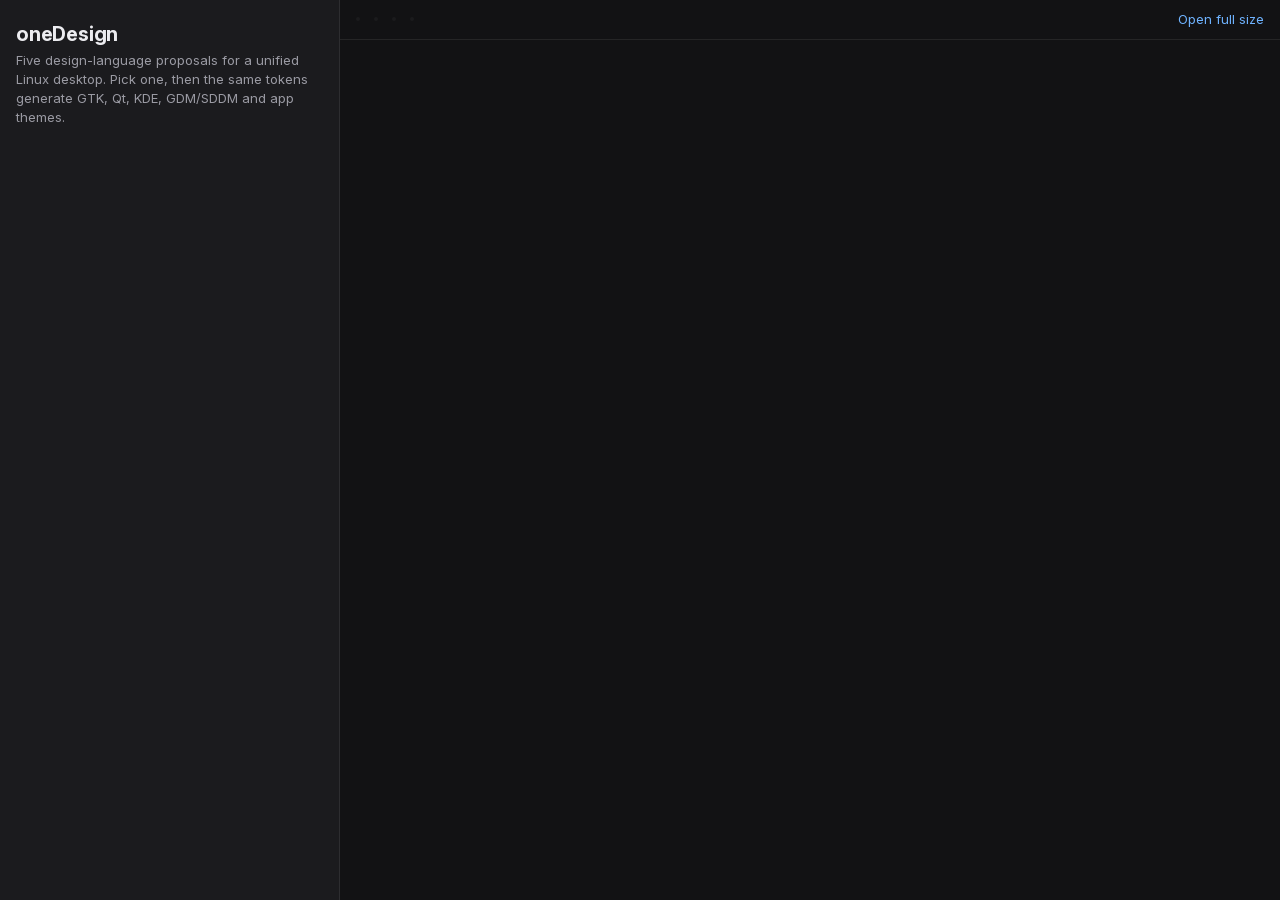
==== prototypes/index.html @ 85e91dc7 "Add prototype renderer and gallery" ====
<!doctype html>
<html lang="en">
<head>
<meta charset="utf-8">
<title>oneDesign proposals</title>
<style>
@font-face { font-family: InterV; src: url(assets/fonts/InterVariable.woff2) format("woff2"); font-weight: 100 900; }
:root { color-scheme: dark; --bg: #121214; --panel: #1b1b1e; --line: #ffffff14; --text: #ececf0; --dim: #9a9aa3; --acc: #6fb3ff; }
* { box-sizing: border-box; }
body { margin: 0; font: 13px/1.45 InterV, system-ui, sans-serif; background: var(--bg); color: var(--text); display: grid; grid-template-columns: 340px 1fr; height: 100vh; overflow: hidden; }
aside { background: var(--panel); border-right: 1px solid var(--line); overflow: auto; padding: 20px 16px; }
h1 { font-size: 20px; margin: 0 0 2px; letter-spacing: -.01em; }
.sub { color: var(--dim); margin-bottom: 18px; }
.lang { border: 1px solid var(--line); border-radius: 12px; padding: 12px 14px; margin-bottom: 10px; cursor: pointer; transition: border-color .15s, background .15s; }
.lang:hover { background: #ffffff06; }
.lang.on { border-color: var(--acc); background: #6fb3ff10; }
.lang h2 { font-size: 15px; margin: 0; display: flex; align-items: center; gap: 8px; }
.lang .rec { font-size: 10px; font-weight: 600; text-transform: uppercase; letter-spacing: .06em; color: #0b1a2a; background: var(--acc); border-radius: 99px; padding: 1px 7px; }
.lang p { margin: 4px 0 8px; color: var(--dim); }
.bars { display: flex; height: 6px; border-radius: 3px; overflow: hidden; gap: 2px; }
.bars i { display: block; }
.legend { display: flex; gap: 2px 8px; margin-top: 6px; color: var(--dim); font-size: 11px; flex-wrap: wrap; }
.legend b { display: inline-block; width: 8px; height: 8px; border-radius: 2px; margin-right: 4px; vertical-align: -1px; }
.lang ul { margin: 8px 0 0; padding-left: 16px; color: var(--text); display: none; }
.lang.on ul { display: block; }
.lang li { margin: 2px 0; }
.facts { display: none; grid-template-columns: auto 1fr; gap: 2px 10px; margin-top: 8px; font-size: 12px; color: var(--dim); }
.lang.on .facts { display: grid; }
.facts span:nth-child(even) { color: var(--text); }
main { display: grid; grid-template-rows: auto 1fr; min-width: 0; }
.bar { display: flex; gap: 14px; align-items: center; padding: 10px 16px; border-bottom: 1px solid var(--line); flex-wrap: wrap; }
.seg { display: inline-flex; background: #ffffff0a; border-radius: 9px; padding: 2px; }
.seg button { all: unset; padding: 5px 11px; border-radius: 7px; cursor: pointer; color: var(--dim); }
.seg button.on { background: #ffffff1c; color: var(--text); }
.sw { display: inline-flex; gap: 5px; align-items: center; }
.sw button { all: unset; width: 18px; height: 18px; border-radius: 50%; cursor: pointer; outline-offset: 2px; }
.sw button.on { outline: 2px solid var(--text); }
.sw .wall { background: conic-gradient(from 0deg, #f79, #fc6, #6d9, #6cf, #a8f, #f79); }
.grow { flex: 1; }
a.open { color: var(--acc); text-decoration: none; }
.stage { position: relative; overflow: auto; padding: 16px; }
.frame { position: relative; transform-origin: 0 0; border-radius: 10px; overflow: hidden; box-shadow: 0 10px 40px #0008; }
.frame iframe { width: 1600px; height: 1000px; border: 0; display: block; background: #000; }
.grid { display: grid; grid-template-columns: repeat(2, 1fr); gap: 16px; }
.cell .cap { margin: 0 0 6px; font-weight: 600; }
.cell .cap small { color: var(--dim); font-weight: 400; margin-left: 6px; }
.cell .box { width: 100%; aspect-ratio: 16 / 10; position: relative; overflow: hidden; border-radius: 10px; box-shadow: 0 6px 24px #0008; }
.cell iframe { width: 1600px; height: 1000px; border: 0; transform-origin: 0 0; position: absolute; left: 0; top: 0; pointer-events: none; }
.cell { cursor: pointer; }
</style>
</head>
<body>
<aside>
  <h1>oneDesign</h1>
  <div class="sub">Five design-language proposals for a unified Linux desktop. Pick one, then the same tokens generate GTK, Qt, KDE, GDM/SDDM and app themes.</div>
  <div id="langs"></div>
</aside>
<main>
  <div class="bar">
    <span class="seg" id="view"></span>
    <span class="seg" id="scene"></span>
    <span class="seg" id="mode"></span>
    <span class="seg" id="wall"></span>
    <span class="sw" id="accent"></span>
    <span class="grow"></span>
    <a class="open" id="open" target="_blank">Open full size</a>
  </div>
  <div class="stage" id="stage"></div>
</main>
<script>
const LIN = { adwaita: "#78aeed", fluent: "#f2a65a", material: "#8bd18b", glass: "#d6a2f0" };
const S = Object.assign({ view: "explore", lang: "one", scene: "desktop", mode: "light", wall: "lagoon", accent: "wallpaper" },
  Object.fromEntries(new URLSearchParams(location.hash.slice(1))));
let T;

const seg = (id, opts) => {
  const el = document.getElementById(id);
  el.innerHTML = opts.map(([v, l]) => `<button data-v="${v}" class="${S[id] === v ? "on" : ""}">${l}</button>`).join("");
  el.onclick = (e) => { const v = e.target.dataset.v; if (v) { S[id] = v; render(); } };
};
const url = (lang) => `view.html?lang=${lang}&scene=${S.scene}&mode=${S.mode}&wall=${S.wall}&accent=${S.accent}`;

function sidebar() {
  document.getElementById("langs").innerHTML = T.languages.map((l) => {
    const lin = Object.entries(l.lineage);
    return `<div class="lang ${S.lang === l.id ? "on" : ""}" data-id="${l.id}">
      <h2>${l.name}${l.recommended ? '<span class="rec">Recommended</span>' : ""}</h2>
      <p>${l.tagline}</p>
      <div class="bars">${lin.map(([k, v]) => `<i style="flex:${v};background:${LIN[k]}"></i>`).join("")}</div>
      <div class="legend">${lin.map(([k, v]) => `<span><b style="background:${LIN[k]}"></b>${k} ${v}%</span>`).join("")}</div>
      <ul>${l.principles.map((p) => `<li>${p}</li>`).join("")}</ul>
      <div class="facts">
        <span>Font</span><span>${l.font.ui}</span>
        <span>Icons</span><span>${l.icons}</span>
        <span>Radii</span><span>${["window", "container", "control", "small"].map((k) => l.shape[k]).join(" / ")} px</span>
        <span>Control</span><span>${l.density.control} px, rows ${l.density.row} px</span>
        <span>Surfaces</span><span>${Object.entries(l.materials).map(([k, v]) => `${k}: ${v}`).join(", ")}</span>
        <span>Shell</span><span>${l.shell.layout}</span>
        <span>Window</span><span>${l.controls.wm} buttons, ${l.controls.toolbar} toolbar</span>
      </div>
    </div>`;
  }).join("");
  document.getElementById("langs").onclick = (e) => {
    const c = e.target.closest(".lang"); if (c) { S.lang = c.dataset.id; S.view = "explore"; render(); }
  };
}

function fit() {
  const st = document.getElementById("stage");
  const f = st.querySelector(".frame");
  if (f) {
    const k = Math.min((st.clientWidth - 32) / 1600, (st.clientHeight - 32) / 1000);
    f.style.transform = `scale(${k})`; f.style.width = "1600px"; f.style.height = "1000px";
    f.parentElement.style.height = 1000 * k + "px";
  }
  st.querySelectorAll(".cell .box").forEach((b) => { b.firstElementChild.style.transform = `scale(${b.clientWidth / 1600})`; });
}

function render() {
  location.hash = new URLSearchParams(S).toString();
  seg("view", [["explore", "Explore"], ["compare", "Compare all"]]);
  seg("scene", [["desktop", "Desktop"], ["settings", "Settings"], ["apps", "Apps"], ["components", "Components"], ["login", "Login"]]);
  seg("mode", [["light", "Light"], ["dark", "Dark"]]);
  seg("wall", Object.keys(T.walls).map((w) => [w, w[0].toUpperCase() + w.slice(1)]));
  const acc = document.getElementById("accent");
  acc.innerHTML = `<button class="wall ${S.accent === "wallpaper" ? "on" : ""}" data-v="wallpaper" title="From wallpaper"></button>` +
    Object.entries(T.accents).map(([k, a]) => `<button data-v="${k}" title="${k}" class="${S.accent === k ? "on" : ""}" style="background:oklch(.62 ${Math.max(a.chroma, .03)} ${a.hue})"></button>`).join("");
  acc.onclick = (e) => { const v = e.target.dataset.v; if (v) { S.accent = v; render(); } };
  sidebar();
  document.getElementById("open").href = url(S.lang);
  const st = document.getElementById("stage");
  st.innerHTML = S.view === "explore"
    ? `<div><div class="frame"><iframe src="${url(S.lang)}"></iframe></div></div>`
    : `<div class="grid">${T.languages.map((l) => `<div class="cell" data-id="${l.id}"><div class="cap">${l.name}<small>${l.tagline}</small></div><div class="box"><iframe loading="lazy" src="${url(l.id)}"></iframe></div></div>`).join("")}</div>`;
  st.onclick = (e) => { const c = e.target.closest(".cell"); if (c) { S.lang = c.dataset.id; S.view = "explore"; render(); } };
  requestAnimationFrame(fit);
}

addEventListener("resize", fit);
Promise.all([fetch("../tokens/languages.json").then((r) => r.json()), fetch("assets/wallpapers/manifest.json").then((r) => r.json())])
  .then(([t, w]) => { T = t; T.walls = Object.fromEntries(w.map((x) => [x.id, x.hue])); render(); });
</script>
</body>
</html>
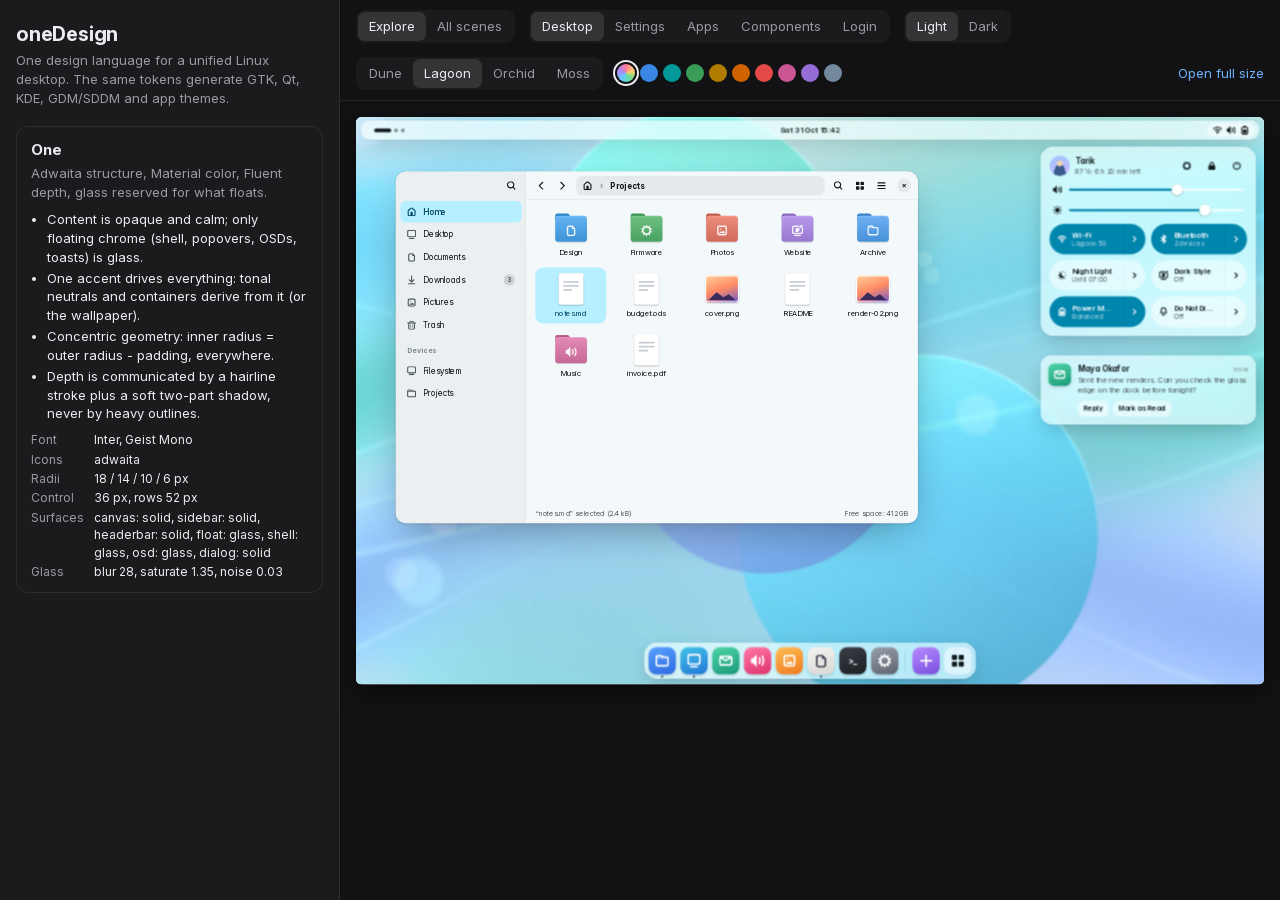
==== commit 1f2c1685: "Drop all languages but One, rework glass" ====
--- a/prototypes/index.html
+++ b/prototypes/index.html
@@ -2,7 +2,7 @@
 <html lang="en">
 <head>
 <meta charset="utf-8">
-<title>oneDesign proposals</title>
+<title>oneDesign</title>
 <style>
 @font-face { font-family: InterV; src: url(assets/fonts/InterVariable.woff2) format("woff2"); font-weight: 100 900; }
 :root { color-scheme: dark; --bg: #121214; --panel: #1b1b1e; --line: #ffffff14; --text: #ececf0; --dim: #9a9aa3; --acc: #6fb3ff; }
@@ -11,21 +11,12 @@
 aside { background: var(--panel); border-right: 1px solid var(--line); overflow: auto; padding: 20px 16px; }
 h1 { font-size: 20px; margin: 0 0 2px; letter-spacing: -.01em; }
 .sub { color: var(--dim); margin-bottom: 18px; }
-.lang { border: 1px solid var(--line); border-radius: 12px; padding: 12px 14px; margin-bottom: 10px; cursor: pointer; transition: border-color .15s, background .15s; }
-.lang:hover { background: #ffffff06; }
-.lang.on { border-color: var(--acc); background: #6fb3ff10; }
-.lang h2 { font-size: 15px; margin: 0; display: flex; align-items: center; gap: 8px; }
-.lang .rec { font-size: 10px; font-weight: 600; text-transform: uppercase; letter-spacing: .06em; color: #0b1a2a; background: var(--acc); border-radius: 99px; padding: 1px 7px; }
-.lang p { margin: 4px 0 8px; color: var(--dim); }
-.bars { display: flex; height: 6px; border-radius: 3px; overflow: hidden; gap: 2px; }
-.bars i { display: block; }
-.legend { display: flex; gap: 2px 8px; margin-top: 6px; color: var(--dim); font-size: 11px; flex-wrap: wrap; }
-.legend b { display: inline-block; width: 8px; height: 8px; border-radius: 2px; margin-right: 4px; vertical-align: -1px; }
-.lang ul { margin: 8px 0 0; padding-left: 16px; color: var(--text); display: none; }
-.lang.on ul { display: block; }
-.lang li { margin: 2px 0; }
-.facts { display: none; grid-template-columns: auto 1fr; gap: 2px 10px; margin-top: 8px; font-size: 12px; color: var(--dim); }
-.lang.on .facts { display: grid; }
+.info { border: 1px solid var(--line); border-radius: 12px; padding: 12px 14px; }
+.info h2 { font-size: 15px; margin: 0; }
+.info p { margin: 4px 0 8px; color: var(--dim); }
+.info ul { margin: 8px 0 0; padding-left: 16px; }
+.info li { margin: 2px 0; }
+.facts { display: grid; grid-template-columns: auto 1fr; gap: 2px 10px; margin-top: 8px; font-size: 12px; color: var(--dim); }
 .facts span:nth-child(even) { color: var(--text); }
 main { display: grid; grid-template-rows: auto 1fr; min-width: 0; }
 .bar { display: flex; gap: 14px; align-items: center; padding: 10px 16px; border-bottom: 1px solid var(--line); flex-wrap: wrap; }
@@ -43,7 +34,6 @@
 .frame iframe { width: 1600px; height: 1000px; border: 0; display: block; background: #000; }
 .grid { display: grid; grid-template-columns: repeat(2, 1fr); gap: 16px; }
 .cell .cap { margin: 0 0 6px; font-weight: 600; }
-.cell .cap small { color: var(--dim); font-weight: 400; margin-left: 6px; }
 .cell .box { width: 100%; aspect-ratio: 16 / 10; position: relative; overflow: hidden; border-radius: 10px; box-shadow: 0 6px 24px #0008; }
 .cell iframe { width: 1600px; height: 1000px; border: 0; transform-origin: 0 0; position: absolute; left: 0; top: 0; pointer-events: none; }
 .cell { cursor: pointer; }
@@ -52,8 +42,8 @@
 <body>
 <aside>
   <h1>oneDesign</h1>
-  <div class="sub">Five design-language proposals for a unified Linux desktop. Pick one, then the same tokens generate GTK, Qt, KDE, GDM/SDDM and app themes.</div>
-  <div id="langs"></div>
+  <div class="sub">One design language for a unified Linux desktop. The same tokens generate GTK, Qt, KDE, GDM/SDDM and app themes.</div>
+  <div class="info" id="info"></div>
 </aside>
 <main>
   <div class="bar">
@@ -68,8 +58,8 @@
   <div class="stage" id="stage"></div>
 </main>
 <script>
-const LIN = { adwaita: "#78aeed", fluent: "#f2a65a", material: "#8bd18b", glass: "#d6a2f0" };
-const S = Object.assign({ view: "explore", lang: "one", scene: "desktop", mode: "light", wall: "lagoon", accent: "wallpaper" },
+const SCENES = [["desktop", "Desktop"], ["settings", "Settings"], ["apps", "Apps"], ["components", "Components"], ["login", "Login"]];
+const S = Object.assign({ view: "explore", scene: "desktop", mode: "light", wall: "lagoon", accent: "wallpaper" },
   Object.fromEntries(new URLSearchParams(location.hash.slice(1))));
 let T;
 
@@ -78,31 +68,21 @@
   el.innerHTML = opts.map(([v, l]) => `<button data-v="${v}" class="${S[id] === v ? "on" : ""}">${l}</button>`).join("");
   el.onclick = (e) => { const v = e.target.dataset.v; if (v) { S[id] = v; render(); } };
 };
-const url = (lang) => `view.html?lang=${lang}&scene=${S.scene}&mode=${S.mode}&wall=${S.wall}&accent=${S.accent}`;
+const url = (scene) => `view.html?scene=${scene}&mode=${S.mode}&wall=${S.wall}&accent=${S.accent}`;
 
 function sidebar() {
-  document.getElementById("langs").innerHTML = T.languages.map((l) => {
-    const lin = Object.entries(l.lineage);
-    return `<div class="lang ${S.lang === l.id ? "on" : ""}" data-id="${l.id}">
-      <h2>${l.name}${l.recommended ? '<span class="rec">Recommended</span>' : ""}</h2>
-      <p>${l.tagline}</p>
-      <div class="bars">${lin.map(([k, v]) => `<i style="flex:${v};background:${LIN[k]}"></i>`).join("")}</div>
-      <div class="legend">${lin.map(([k, v]) => `<span><b style="background:${LIN[k]}"></b>${k} ${v}%</span>`).join("")}</div>
-      <ul>${l.principles.map((p) => `<li>${p}</li>`).join("")}</ul>
-      <div class="facts">
-        <span>Font</span><span>${l.font.ui}</span>
-        <span>Icons</span><span>${l.icons}</span>
-        <span>Radii</span><span>${["window", "container", "control", "small"].map((k) => l.shape[k]).join(" / ")} px</span>
-        <span>Control</span><span>${l.density.control} px, rows ${l.density.row} px</span>
-        <span>Surfaces</span><span>${Object.entries(l.materials).map(([k, v]) => `${k}: ${v}`).join(", ")}</span>
-        <span>Shell</span><span>${l.shell.layout}</span>
-        <span>Window</span><span>${l.controls.wm} buttons, ${l.controls.toolbar} toolbar</span>
-      </div>
+  const g = T.glass;
+  document.getElementById("info").innerHTML = `<h2>${T.name}</h2>
+    <p>${T.tagline}</p>
+    <ul>${T.principles.map((p) => `<li>${p}</li>`).join("")}</ul>
+    <div class="facts">
+      <span>Font</span><span>${T.font.ui}, ${T.font.mono}</span>
+      <span>Icons</span><span>${T.icons}</span>
+      <span>Radii</span><span>${["window", "container", "control", "small"].map((k) => T.shape[k]).join(" / ")} px</span>
+      <span>Control</span><span>${T.density.control} px, rows ${T.density.row} px</span>
+      <span>Surfaces</span><span>${Object.entries(T.materials).map(([k, v]) => `${k}: ${v}`).join(", ")}</span>
+      <span>Glass</span><span>blur ${g.blur}, saturate ${g.saturate}, noise ${g.noise}</span>
     </div>`;
-  }).join("");
-  document.getElementById("langs").onclick = (e) => {
-    const c = e.target.closest(".lang"); if (c) { S.lang = c.dataset.id; S.view = "explore"; render(); }
-  };
 }
 
 function fit() {
@@ -118,8 +98,8 @@
 
 function render() {
   location.hash = new URLSearchParams(S).toString();
-  seg("view", [["explore", "Explore"], ["compare", "Compare all"]]);
-  seg("scene", [["desktop", "Desktop"], ["settings", "Settings"], ["apps", "Apps"], ["components", "Components"], ["login", "Login"]]);
+  seg("view", [["explore", "Explore"], ["all", "All scenes"]]);
+  seg("scene", SCENES);
   seg("mode", [["light", "Light"], ["dark", "Dark"]]);
   seg("wall", Object.keys(T.walls).map((w) => [w, w[0].toUpperCase() + w.slice(1)]));
   const acc = document.getElementById("accent");
@@ -127,17 +107,17 @@
     Object.entries(T.accents).map(([k, a]) => `<button data-v="${k}" title="${k}" class="${S.accent === k ? "on" : ""}" style="background:oklch(.62 ${Math.max(a.chroma, .03)} ${a.hue})"></button>`).join("");
   acc.onclick = (e) => { const v = e.target.dataset.v; if (v) { S.accent = v; render(); } };
   sidebar();
-  document.getElementById("open").href = url(S.lang);
+  document.getElementById("open").href = url(S.scene);
   const st = document.getElementById("stage");
   st.innerHTML = S.view === "explore"
-    ? `<div><div class="frame"><iframe src="${url(S.lang)}"></iframe></div></div>`
-    : `<div class="grid">${T.languages.map((l) => `<div class="cell" data-id="${l.id}"><div class="cap">${l.name}<small>${l.tagline}</small></div><div class="box"><iframe loading="lazy" src="${url(l.id)}"></iframe></div></div>`).join("")}</div>`;
-  st.onclick = (e) => { const c = e.target.closest(".cell"); if (c) { S.lang = c.dataset.id; S.view = "explore"; render(); } };
+    ? `<div><div class="frame"><iframe src="${url(S.scene)}"></iframe></div></div>`
+    : `<div class="grid">${SCENES.map(([k, l]) => `<div class="cell" data-id="${k}"><div class="cap">${l}</div><div class="box"><iframe loading="lazy" src="${url(k)}"></iframe></div></div>`).join("")}</div>`;
+  st.onclick = (e) => { const c = e.target.closest(".cell"); if (c) { S.scene = c.dataset.id; S.view = "explore"; render(); } };
   requestAnimationFrame(fit);
 }
 
 addEventListener("resize", fit);
-Promise.all([fetch("../tokens/languages.json").then((r) => r.json()), fetch("assets/wallpapers/manifest.json").then((r) => r.json())])
+Promise.all([fetch("../tokens/one.json").then((r) => r.json()), fetch("assets/wallpapers/manifest.json").then((r) => r.json())])
   .then(([t, w]) => { T = t; T.walls = Object.fromEntries(w.map((x) => [x.id, x.hue])); render(); });
 </script>
 </body>
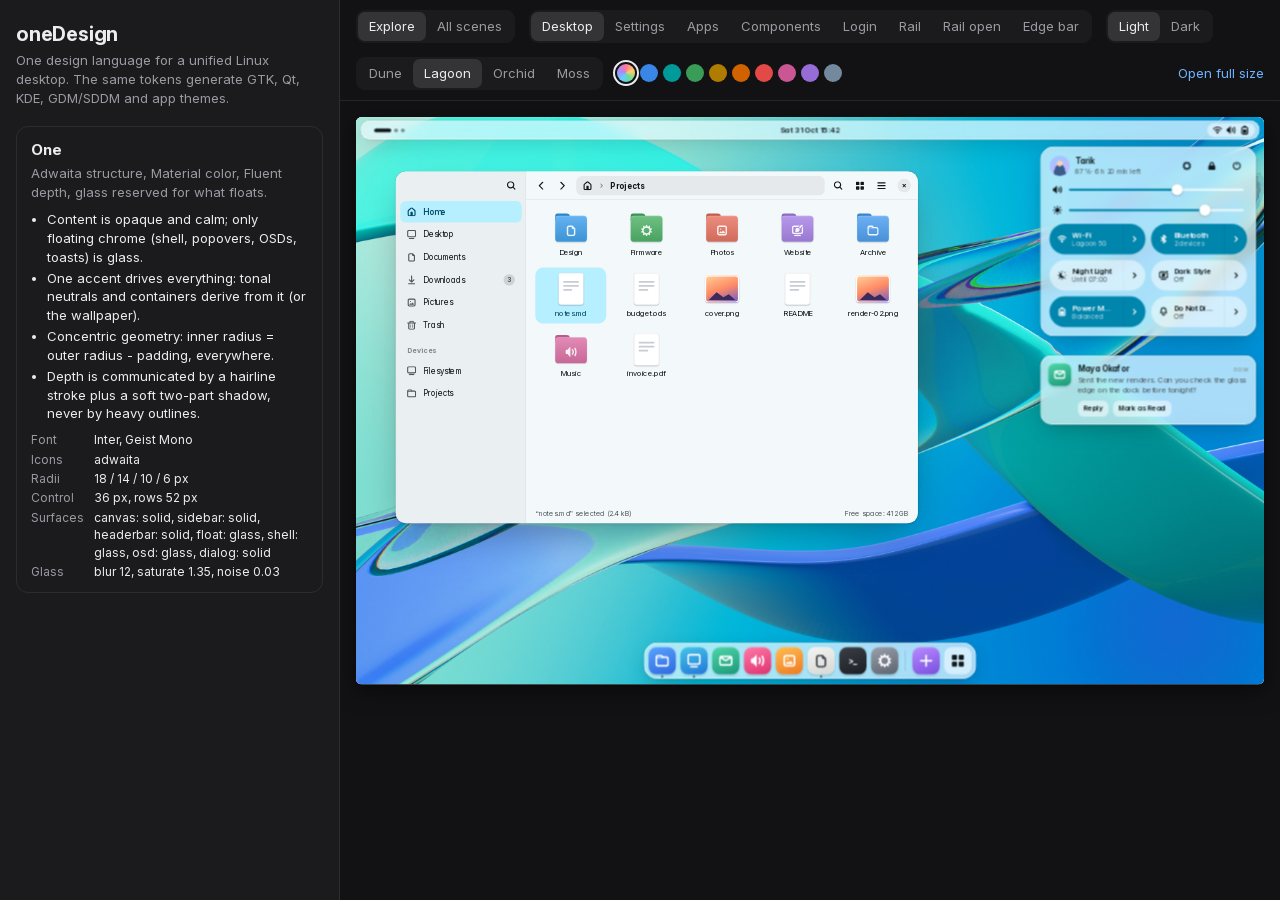
==== commit 417e9eb0: "kde: add the rail shell and rebuild glass from tokens - Rail, drawer, clock and notification plasmoi" ====
--- a/prototypes/index.html
+++ b/prototypes/index.html
@@ -58,7 +58,7 @@
   <div class="stage" id="stage"></div>
 </main>
 <script>
-const SCENES = [["desktop", "Desktop"], ["settings", "Settings"], ["apps", "Apps"], ["components", "Components"], ["login", "Login"]];
+const SCENES = [["desktop", "Desktop"], ["settings", "Settings"], ["apps", "Apps"], ["components", "Components"], ["login", "Login"], ["rail", "Rail"], ["rail-open", "Rail open"], ["edge", "Edge bar"]];
 const S = Object.assign({ view: "explore", scene: "desktop", mode: "light", wall: "lagoon", accent: "wallpaper" },
   Object.fromEntries(new URLSearchParams(location.hash.slice(1))));
 let T;
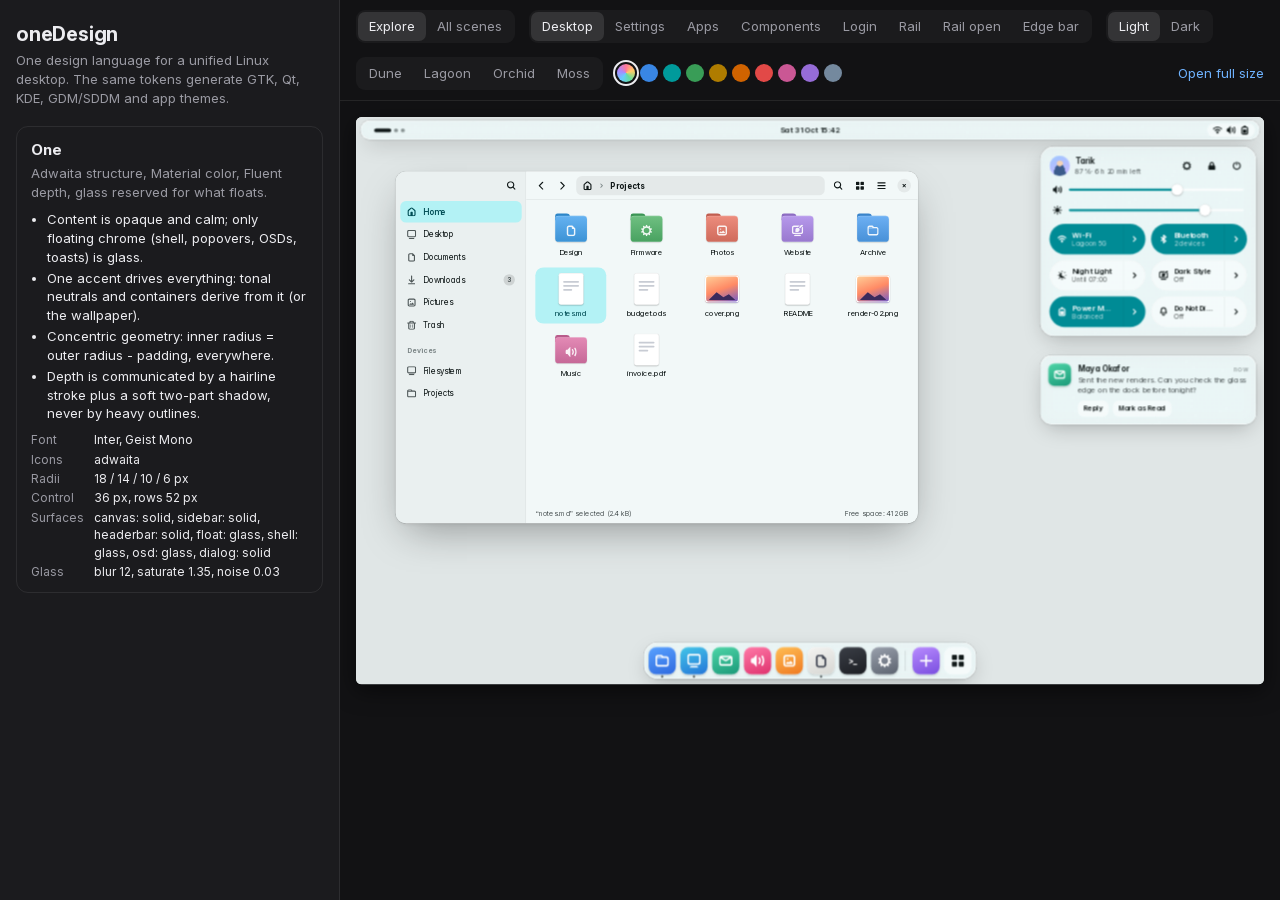
==== commit 1ea4547c: "kde: default to the wave wallpaper and the rail Login manager wallpaper follows dark mode." ====
--- a/prototypes/index.html
+++ b/prototypes/index.html
@@ -59,7 +59,7 @@
 </main>
 <script>
 const SCENES = [["desktop", "Desktop"], ["settings", "Settings"], ["apps", "Apps"], ["components", "Components"], ["login", "Login"], ["rail", "Rail"], ["rail-open", "Rail open"], ["edge", "Edge bar"]];
-const S = Object.assign({ view: "explore", scene: "desktop", mode: "light", wall: "lagoon", accent: "wallpaper" },
+const S = Object.assign({ view: "explore", scene: "desktop", mode: "light", wall: "wave", accent: "wallpaper" },
   Object.fromEntries(new URLSearchParams(location.hash.slice(1))));
 let T;
 
